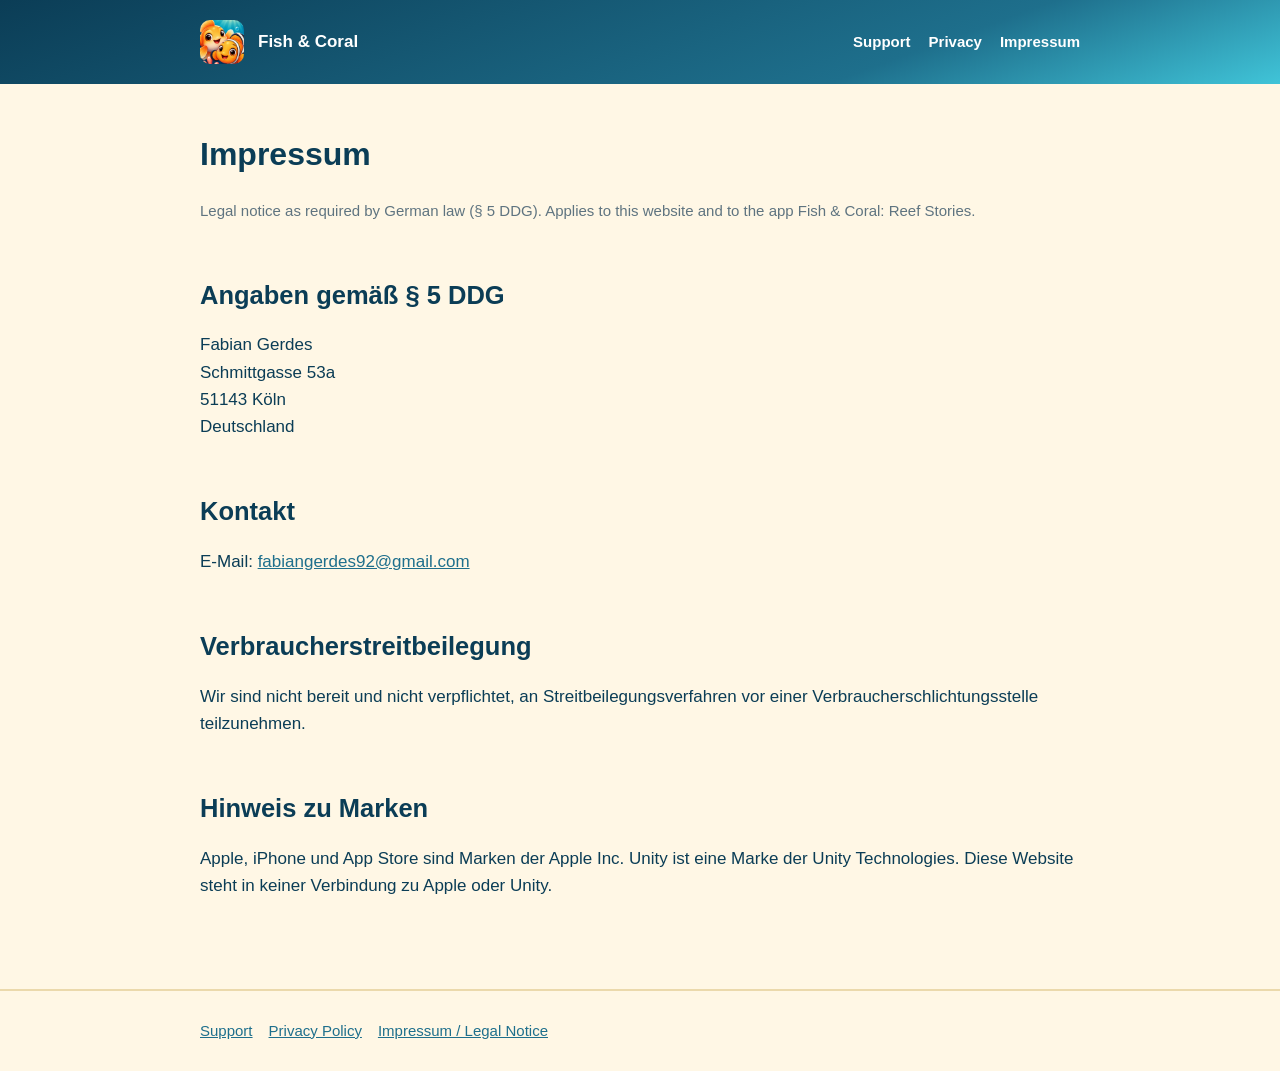
==== impressum.html @ cdb1d6b9 "Add files via upload" ====
<!doctype html>
<html lang="de">
<head>
<meta charset="utf-8">
<meta name="viewport" content="width=device-width, initial-scale=1">
<title>Impressum – Fish &amp; Coral</title>
<link rel="icon" href="assets/icon.png">
<link rel="stylesheet" href="style.css">
</head>
<body>
<header class="site"><div class="wrap">
  <img src="assets/icon.png" alt=""><a class="brand" href="index.html">Fish &amp; Coral</a>
  <nav><a href="support.html">Support</a><a href="privacy.html">Privacy</a><a href="impressum.html">Impressum</a></nav>
</div></header>

<main class="wrap"><article>
<h1>Impressum</h1>
<p class="meta">Legal notice as required by German law (§ 5 DDG). Applies to this website and to the app Fish &amp; Coral: Reef Stories.</p>

<h2>Angaben gemäß § 5 DDG</h2>
<address>
  Fabian Gerdes<br>
  Schmittgasse 53a<br>
  51143 Köln<br>
  Deutschland
</address>

<h2>Kontakt</h2>
<p>E-Mail: <a href="mailto:fabiangerdes92@gmail.com">fabiangerdes92@gmail.com</a></p>

<h2>Verbraucherstreitbeilegung</h2>
<p>Wir sind nicht bereit und nicht verpflichtet, an Streitbeilegungsverfahren vor einer Verbraucherschlichtungsstelle teilzunehmen.</p>

<h2>Hinweis zu Marken</h2>
<p>Apple, iPhone und App Store sind Marken der Apple Inc. Unity ist eine Marke der Unity Technologies. Diese Website steht in keiner Verbindung zu Apple oder Unity.</p>
</article></main>

<footer class="site"><div class="wrap">
  <nav><a href="support.html">Support</a><a href="privacy.html">Privacy Policy</a><a href="impressum.html">Impressum / Legal Notice</a></nav>
</div></footer>
</body>
</html>
---- style.css ----
:root {
  --navy: #0B3D56; --teal: #1E6F8C; --aqua: #40C4D8; --pale: #A8E3DF;
  --cream: #FFF7E5; --sand: #EBD9AC; --coral: #FF7B6B; --gold: #F4C542; --muted: #5f7480;
}
* { box-sizing: border-box; }
html { -webkit-text-size-adjust: 100%; }
body {
  margin: 0; background: var(--cream); color: var(--navy);
  font: 17px/1.6 -apple-system, BlinkMacSystemFont, "Segoe UI", Roboto, "Helvetica Neue", Arial, sans-serif;
}
a { color: var(--teal); }
h1, h2, h3 { line-height: 1.2; }
h2 { margin-top: 2.2em; }
.wrap { max-width: 920px; margin: 0 auto; padding: 0 20px; }
header.site {
  background: linear-gradient(160deg, var(--navy), var(--teal) 70%, var(--aqua));
  color: #fff; padding: 20px 0;
}
header.site .wrap { display: flex; align-items: center; gap: 14px; }
header.site img { width: 44px; height: 44px; border-radius: 10px; }
header.site a { color: #fff; text-decoration: none; font-weight: 700; }
header.site nav { margin-left: auto; display: flex; gap: 18px; font-size: 15px; }
.hero { background: linear-gradient(180deg, var(--teal), var(--aqua)); color: #fff; padding: 56px 0 40px; }
.hero .wrap { display: grid; grid-template-columns: 1fr; gap: 32px; align-items: center; }
.hero h1 { font-size: 2.4rem; margin: 0 0 .4em; }
.hero p.lead { font-size: 1.2rem; margin: 0 0 1.4em; }
.hero .phone { justify-self: center; width: 260px; border-radius: 36px; border: 8px solid #0b3d56; box-shadow: 0 24px 48px rgba(0,0,0,.35); display: block; }
.btn {
  display: inline-block; padding: 12px 22px; border-radius: 999px; font-weight: 700; text-decoration: none;
  background: var(--coral); color: #fff; box-shadow: 0 4px 0 #c9574b;
}
.btn.soon { background: var(--navy); box-shadow: 0 4px 0 #062331; }
.features { display: grid; grid-template-columns: 1fr; gap: 20px; margin: 40px 0; }
.card { background: #fff; border-radius: 18px; padding: 22px; border: 2px solid var(--pale); }
.card h3 { margin: 0 0 .3em; color: var(--teal); }
.card p { margin: 0; color: var(--muted); }
footer.site { border-top: 2px solid var(--sand); margin-top: 48px; padding: 28px 0; font-size: 15px; color: var(--muted); }
footer.site nav a { margin-right: 16px; }
article { padding: 24px 0; }
article h1 { font-size: 2rem; }
.meta { color: var(--muted); font-size: 15px; }
.lang { display: flex; gap: 12px; margin: 12px 0 28px; }
.lang a { padding: 6px 14px; border-radius: 999px; background: var(--pale); text-decoration: none; font-weight: 700; }
.todo { background: #fff2a8; padding: 0 4px; border-radius: 4px; }
address { font-style: normal; }
@media (min-width: 720px) {
  .hero .wrap { grid-template-columns: 1.3fr 1fr; }
  .features { grid-template-columns: repeat(3, 1fr); }
}
header.site .brand { white-space: nowrap; }
@media (max-width: 719px) {
  header.site nav { gap: 10px; font-size: 14px; }
  header.site .wrap { gap: 10px; }
}
header.site .wrap { flex-wrap: wrap; }
@media (max-width: 719px) { header.site nav { width: 100%; margin-left: 0; gap: 18px; font-size: 15px; } }
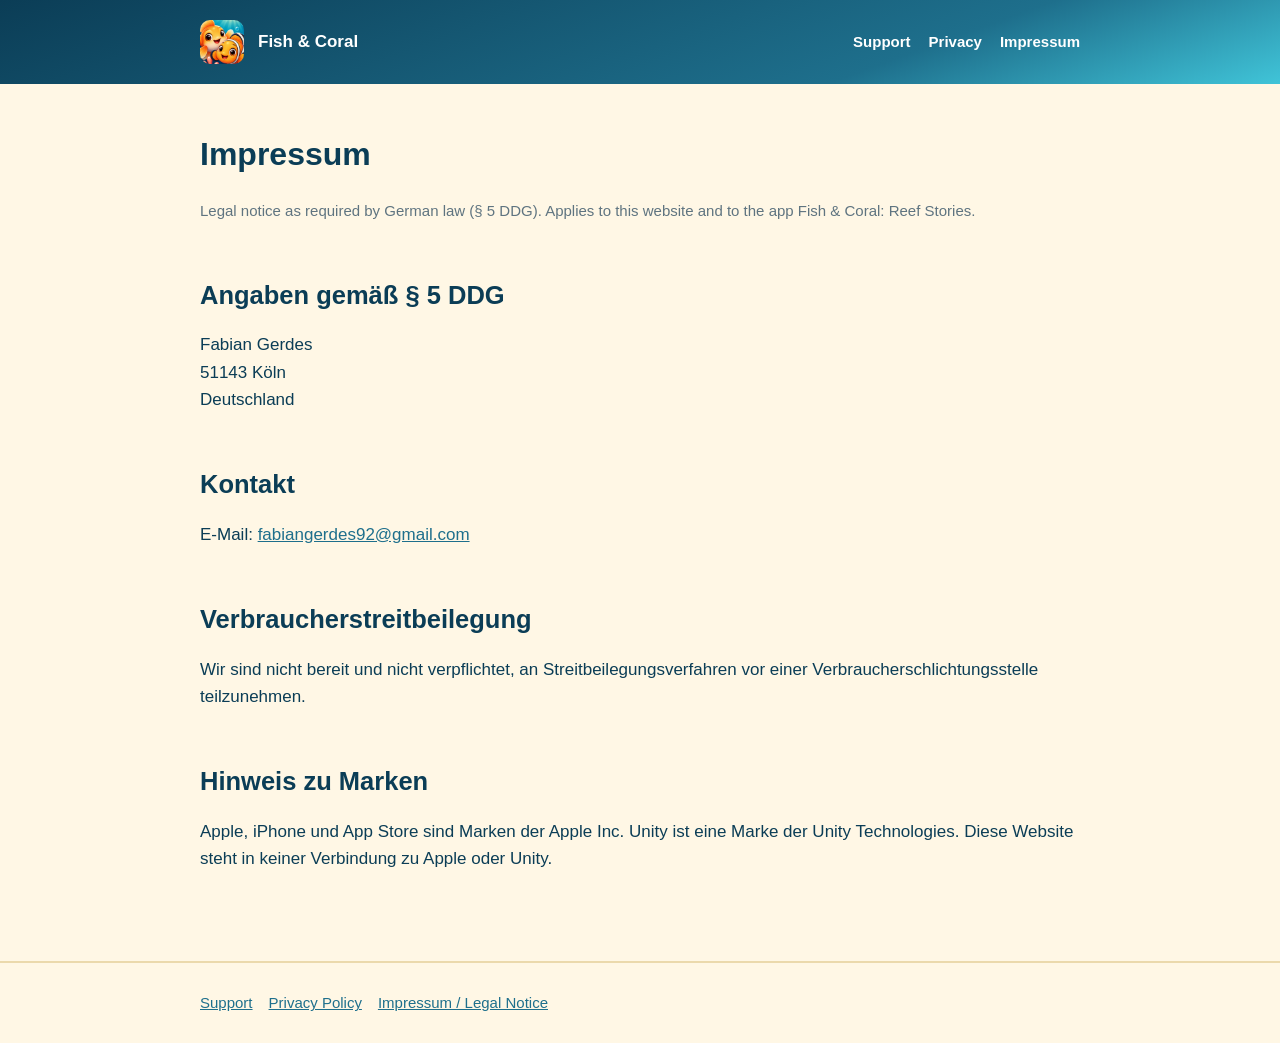
==== commit 72e68b41: "Update impressum.html" ====
--- a/impressum.html
+++ b/impressum.html
@@ -20,7 +20,6 @@
 <h2>Angaben gemäß § 5 DDG</h2>
 <address>
   Fabian Gerdes<br>
-  Schmittgasse 53a<br>
   51143 Köln<br>
   Deutschland
 </address>
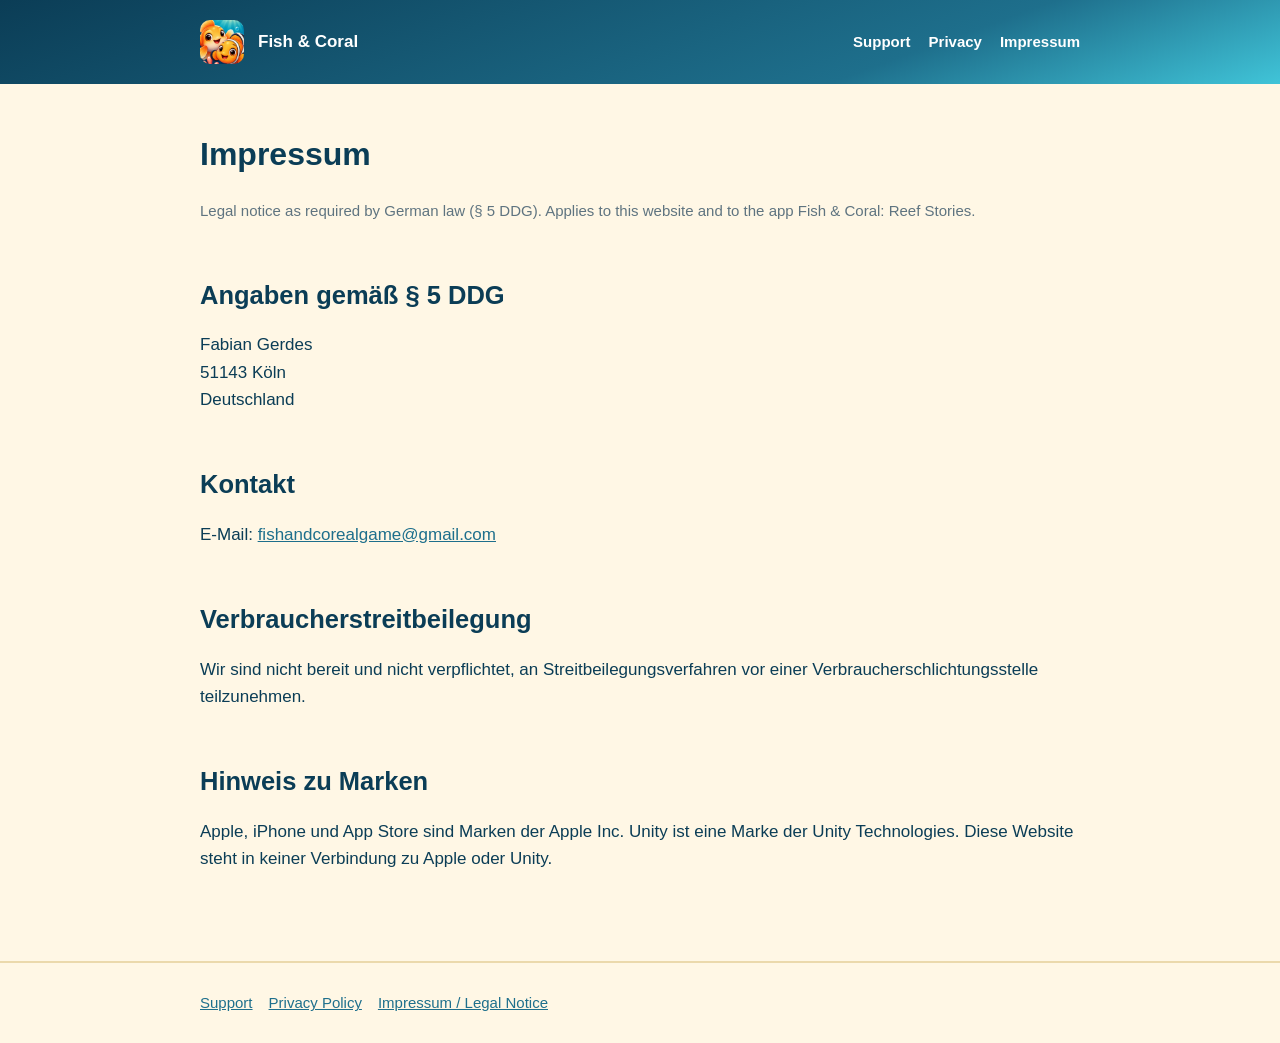
==== commit 003f9866: "Update impressum.html" ====
--- a/impressum.html
+++ b/impressum.html
@@ -25,7 +25,7 @@
 </address>
 
 <h2>Kontakt</h2>
-<p>E-Mail: <a href="mailto:fabiangerdes92@gmail.com">fabiangerdes92@gmail.com</a></p>
+<p>E-Mail: <a href="mailto:fishandcoralgame@gmail.com">fishandcorealgame@gmail.com</a></p>
 
 <h2>Verbraucherstreitbeilegung</h2>
 <p>Wir sind nicht bereit und nicht verpflichtet, an Streitbeilegungsverfahren vor einer Verbraucherschlichtungsstelle teilzunehmen.</p>
